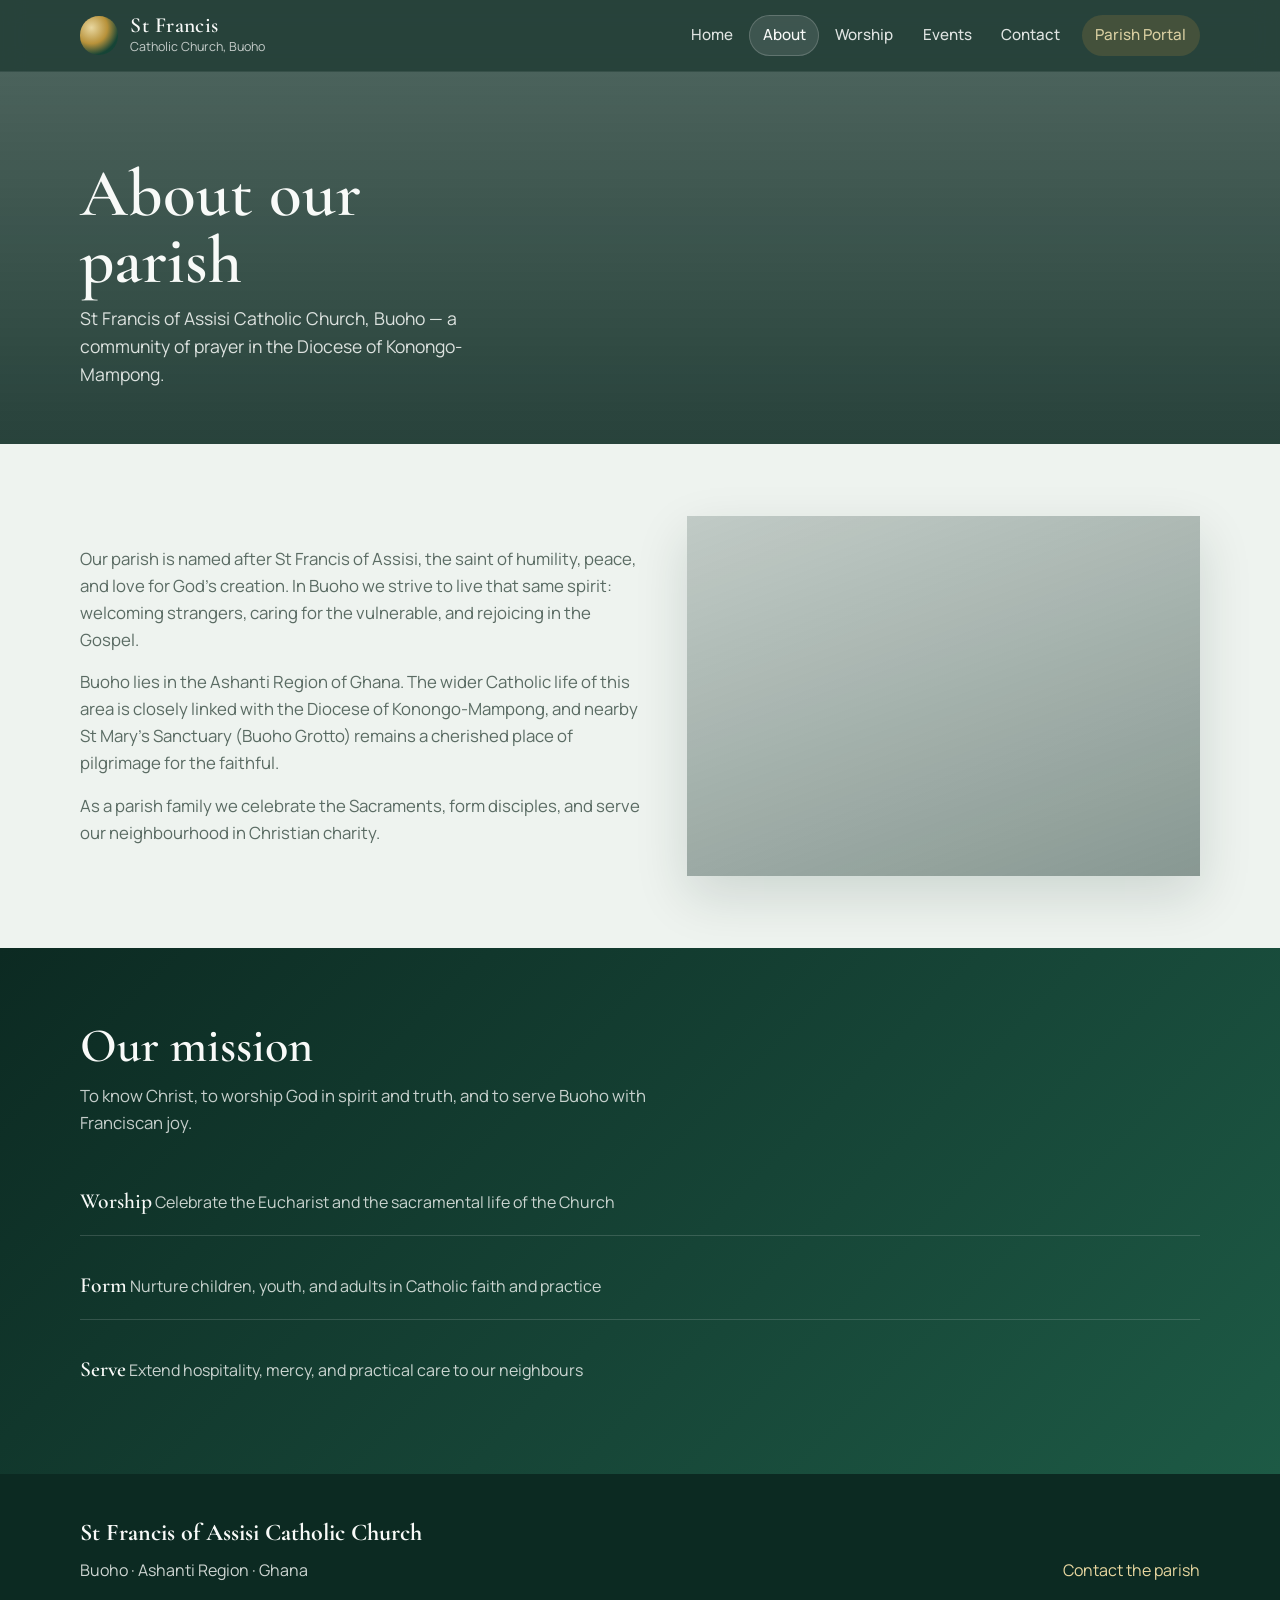
==== about.html @ 47bcce90 "Launch St Francis Buoho church website and parish portal. Co-authored-by: Cursor <cursoragent@cursor" ====
<!DOCTYPE html>
<html lang="en">
<head>
  <meta charset="UTF-8" />
  <meta name="viewport" content="width=device-width, initial-scale=1.0" />
  <title>About | St Francis Church, Buoho</title>
  <link rel="preconnect" href="https://fonts.googleapis.com" />
  <link rel="preconnect" href="https://fonts.gstatic.com" crossorigin />
  <link href="https://fonts.googleapis.com/css2?family=Cormorant+Garamond:wght@500;600;700&family=Manrope:wght@400;500;600;700&display=swap" rel="stylesheet" />
  <link rel="stylesheet" href="css/site.css" />
</head>
<body>
  <header class="site-header">
    <div class="nav-bar">
      <a class="logo" href="index.html">
        <span class="logo-mark" aria-hidden="true"></span>
        <span class="logo-text">
          <strong>St Francis</strong>
          <span>Catholic Church, Buoho</span>
        </span>
      </a>
      <button class="menu-btn" id="menuBtn" aria-label="Open menu">☰</button>
      <nav class="nav-links" id="navLinks" aria-label="Primary">
        <a href="index.html">Home</a>
        <a class="active" href="about.html">About</a>
        <a href="worship.html">Worship</a>
        <a href="events.html">Events</a>
        <a href="contact.html">Contact</a>
        <a class="portal-link" href="portal.html">Parish Portal</a>
      </nav>
    </div>
  </header>

  <main>
    <section class="page-hero">
      <div class="section">
        <h1>About our parish</h1>
        <p>St Francis of Assisi Catholic Church, Buoho — a community of prayer in the Diocese of Konongo-Mampong.</p>
      </div>
    </section>

    <section class="section">
      <div class="split">
        <div class="prose">
          <p>Our parish is named after St Francis of Assisi, the saint of humility, peace, and love for God’s creation. In Buoho we strive to live that same spirit: welcoming strangers, caring for the vulnerable, and rejoicing in the Gospel.</p>
          <p>Buoho lies in the Ashanti Region of Ghana. The wider Catholic life of this area is closely linked with the Diocese of Konongo-Mampong, and nearby St Mary’s Sanctuary (Buoho Grotto) remains a cherished place of pilgrimage for the faithful.</p>
          <p>As a parish family we celebrate the Sacraments, form disciples, and serve our neighbourhood in Christian charity.</p>
        </div>
        <div class="split-media" style="background-image:linear-gradient(160deg, rgba(12,42,34,.2), rgba(12,42,34,.45)), url('https://images.unsplash.com/photo-1469474968028-56623f02e42e?auto=format&amp;fit=crop&amp;w=1200&amp;q=80');" role="img" aria-label="Quiet landscape suggesting pilgrimage and prayer"></div>
      </div>
    </section>

    <section class="band">
      <div class="section">
        <div class="section-head">
          <h2>Our mission</h2>
          <p>To know Christ, to worship God in spirit and truth, and to serve Buoho with Franciscan joy.</p>
        </div>
        <div class="times">
          <div class="time-row">
            <div>
              <strong>Worship</strong>
              <span>Celebrate the Eucharist and the sacramental life of the Church</span>
            </div>
          </div>
          <div class="time-row">
            <div>
              <strong>Form</strong>
              <span>Nurture children, youth, and adults in Catholic faith and practice</span>
            </div>
          </div>
          <div class="time-row">
            <div>
              <strong>Serve</strong>
              <span>Extend hospitality, mercy, and practical care to our neighbours</span>
            </div>
          </div>
        </div>
      </div>
    </section>
  </main>

  <footer class="site-footer">
    <div class="footer-inner">
      <div>
        <strong>St Francis of Assisi Catholic Church</strong>
        Buoho · Ashanti Region · Ghana
      </div>
      <div>
        <a href="contact.html">Contact the parish</a>
      </div>
    </div>
  </footer>

  <script src="js/site.js"></script>
</body>
</html>
---- css/site.css ----
:root {
  --forest: #0c2a22;
  --forest-mid: #164436;
  --leaf: #2f7a5a;
  --sand: #d9c9a8;
  --mist: #eef3ef;
  --ink: #14201c;
  --muted: #5a6b63;
  --line: rgba(20, 32, 28, 0.12);
  --white: #f8faf8;
  --amber: #c89a3e;
  --shadow: 0 20px 50px rgba(12, 42, 34, 0.14);
  --font-display: "Cormorant Garamond", Georgia, serif;
  --font-body: "Manrope", "Segoe UI", sans-serif;
  --max: 1120px;
}

*,
*::before,
*::after {
  box-sizing: border-box;
}

html {
  scroll-behavior: smooth;
}

body {
  margin: 0;
  font-family: var(--font-body);
  color: var(--ink);
  background: var(--mist);
  line-height: 1.6;
}

img {
  max-width: 100%;
  display: block;
}

a {
  color: inherit;
  text-decoration: none;
}

.site-header {
  position: sticky;
  top: 0;
  z-index: 40;
  backdrop-filter: blur(12px);
  background: rgba(12, 42, 34, 0.88);
  color: var(--white);
  border-bottom: 1px solid rgba(255, 255, 255, 0.08);
}

.nav-bar {
  width: min(var(--max), calc(100% - 2rem));
  margin: 0 auto;
  display: flex;
  align-items: center;
  justify-content: space-between;
  gap: 1rem;
  padding: 0.85rem 0;
}

.logo {
  display: flex;
  align-items: center;
  gap: 0.75rem;
  min-width: 0;
}

.logo-mark {
  width: 2.4rem;
  height: 2.4rem;
  border-radius: 50%;
  background:
    radial-gradient(circle at 30% 30%, #e8d7a0, #b8923a 42%, #164436 72%);
  flex-shrink: 0;
}

.logo-text strong {
  display: block;
  font-family: var(--font-display);
  font-size: 1.35rem;
  font-weight: 600;
  letter-spacing: 0.02em;
  line-height: 1.1;
}

.logo-text span {
  display: block;
  font-size: 0.78rem;
  opacity: 0.75;
}

.nav-links {
  display: flex;
  align-items: center;
  gap: 0.15rem;
  flex-wrap: wrap;
  justify-content: flex-end;
}

.nav-links a {
  padding: 0.55rem 0.85rem;
  border-radius: 999px;
  font-size: 0.95rem;
  font-weight: 500;
  opacity: 0.88;
  transition: background 0.2s ease, opacity 0.2s ease, transform 0.2s ease;
}

.nav-links a:hover,
.nav-links a.active {
  background: rgba(255, 255, 255, 0.1);
  opacity: 1;
}

.nav-links a.active {
  box-shadow: inset 0 0 0 1px rgba(255, 255, 255, 0.18);
}

.nav-links .portal-link {
  margin-left: 0.35rem;
  background: rgba(200, 154, 62, 0.2);
  color: #f2e2b0;
}

.menu-btn {
  display: none;
  border: 1px solid rgba(255, 255, 255, 0.25);
  background: transparent;
  color: var(--white);
  border-radius: 10px;
  width: 2.5rem;
  height: 2.5rem;
  cursor: pointer;
}

.hero {
  position: relative;
  min-height: 100svh;
  display: grid;
  align-items: end;
  color: var(--white);
  overflow: hidden;
  background:
    linear-gradient(180deg, rgba(12, 42, 34, 0.25) 0%, rgba(12, 42, 34, 0.78) 60%, rgba(12, 42, 34, 0.95) 100%),
    url("https://images.unsplash.com/photo-1438032005730-c779502df39b?auto=format&fit=crop&w=1920&q=80") center / cover no-repeat;
}

.hero-inner {
  width: min(var(--max), calc(100% - 2rem));
  margin: 0 auto;
  padding: 0 0 4.5rem;
  animation: rise 0.9s ease both;
}

.hero h1 {
  margin: 0 0 0.75rem;
  font-family: var(--font-display);
  font-weight: 600;
  font-size: clamp(3rem, 8vw, 5.6rem);
  line-height: 0.95;
  letter-spacing: -0.02em;
  max-width: 12ch;
}

.hero p {
  margin: 0 0 1.5rem;
  max-width: 38ch;
  font-size: 1.15rem;
  color: rgba(248, 250, 248, 0.88);
}

.hero-actions {
  display: flex;
  flex-wrap: wrap;
  gap: 0.75rem;
}

.btn {
  display: inline-flex;
  align-items: center;
  justify-content: center;
  border: 1px solid transparent;
  border-radius: 999px;
  padding: 0.8rem 1.25rem;
  font-weight: 600;
  cursor: pointer;
  transition: transform 0.2s ease, background 0.2s ease, border-color 0.2s ease;
}

.btn:hover {
  transform: translateY(-2px);
}

.btn-primary {
  background: #e8d7a0;
  color: var(--forest);
}

.btn-ghost {
  border-color: rgba(255, 255, 255, 0.35);
  color: var(--white);
  background: rgba(255, 255, 255, 0.06);
}

.section {
  width: min(var(--max), calc(100% - 2rem));
  margin: 0 auto;
  padding: 4.5rem 0;
}

.section-head {
  max-width: 40rem;
  margin-bottom: 2rem;
  animation: rise 0.7s ease both;
}

.section-head h2 {
  margin: 0 0 0.6rem;
  font-family: var(--font-display);
  font-size: clamp(2rem, 4vw, 3rem);
  font-weight: 600;
  line-height: 1.1;
  color: var(--forest);
}

.section-head p {
  margin: 0;
  color: var(--muted);
  font-size: 1.05rem;
}

.band {
  background: linear-gradient(135deg, var(--forest) 0%, var(--forest-mid) 55%, #1d5a45 100%);
  color: var(--white);
}

.band .section-head h2 {
  color: var(--white);
}

.band .section-head p {
  color: rgba(248, 250, 248, 0.78);
}

.split {
  display: grid;
  grid-template-columns: 1.05fr 0.95fr;
  gap: 2.5rem;
  align-items: center;
}

.split-media {
  min-height: 360px;
  border-radius: 0;
  background:
    linear-gradient(160deg, rgba(12, 42, 34, 0.15), rgba(12, 42, 34, 0.35)),
    url("https://images.unsplash.com/photo-1507692049790-de36d0e2f43a?auto=format&fit=crop&w=1200&q=80") center / cover no-repeat;
  box-shadow: var(--shadow);
  animation: fade 1s ease both;
}

.prose p {
  margin: 0 0 1rem;
  color: var(--muted);
  font-size: 1.05rem;
}

.prose p:last-child {
  margin-bottom: 0;
}

.times {
  display: grid;
  gap: 1rem;
}

.time-row {
  display: grid;
  grid-template-columns: 1fr auto;
  gap: 1rem;
  padding: 1rem 0;
  border-bottom: 1px solid rgba(255, 255, 255, 0.15);
}

.time-row:last-child {
  border-bottom: 0;
}

.time-row strong {
  font-family: var(--font-display);
  font-size: 1.35rem;
  font-weight: 600;
}

.time-row span {
  opacity: 0.8;
}

.ministries {
  display: grid;
  grid-template-columns: repeat(3, 1fr);
  gap: 1.25rem;
}

.ministry {
  padding: 0;
  border: 0;
  background: transparent;
}

.ministry h3 {
  margin: 0 0 0.4rem;
  font-family: var(--font-display);
  font-size: 1.6rem;
  color: var(--forest);
}

.ministry p {
  margin: 0;
  color: var(--muted);
}

.event-stack {
  display: grid;
  gap: 1.25rem;
}

.event-item {
  display: grid;
  grid-template-columns: 88px 1fr;
  gap: 1.25rem;
  padding: 1.1rem 0;
  border-bottom: 1px solid var(--line);
  animation: rise 0.6s ease both;
}

.event-item:last-child {
  border-bottom: 0;
}

.event-date {
  text-align: center;
  padding: 0.7rem 0.4rem;
  background: rgba(22, 68, 54, 0.08);
}

.event-date .day {
  display: block;
  font-family: var(--font-display);
  font-size: 1.8rem;
  line-height: 1;
  color: var(--forest);
}

.event-date .month {
  font-size: 0.78rem;
  text-transform: uppercase;
  letter-spacing: 0.06em;
  color: var(--muted);
}

.event-item h3 {
  margin: 0 0 0.3rem;
  font-size: 1.2rem;
}

.event-item p {
  margin: 0;
  color: var(--muted);
}

.page-hero {
  background:
    linear-gradient(180deg, rgba(12, 42, 34, 0.72), rgba(12, 42, 34, 0.88)),
    url("https://images.unsplash.com/photo-1519491050282-cf00c82424b4?auto=format&fit=crop&w=1800&q=80") center / cover no-repeat;
  color: var(--white);
  padding: 5.5rem 0 3.5rem;
}

.page-hero .section {
  padding: 0;
}

.page-hero h1 {
  margin: 0 0 0.6rem;
  font-family: var(--font-display);
  font-size: clamp(2.6rem, 6vw, 4.2rem);
  font-weight: 600;
  line-height: 1;
  max-width: 14ch;
  animation: rise 0.8s ease both;
}

.page-hero p {
  margin: 0;
  max-width: 42ch;
  color: rgba(248, 250, 248, 0.86);
  font-size: 1.1rem;
  animation: rise 0.9s ease 0.05s both;
}

.contact-grid {
  display: grid;
  grid-template-columns: 1fr 1fr;
  gap: 2rem;
}

.contact-block h3 {
  margin: 0 0 0.5rem;
  font-family: var(--font-display);
  font-size: 1.7rem;
  color: var(--forest);
}

.contact-block p,
.contact-block a {
  color: var(--muted);
}

.contact-form {
  display: grid;
  gap: 0.85rem;
}

.contact-form label {
  display: grid;
  gap: 0.35rem;
  font-weight: 600;
  font-size: 0.92rem;
}

.contact-form input,
.contact-form textarea {
  border: 1px solid var(--line);
  background: #fff;
  border-radius: 12px;
  padding: 0.8rem 0.95rem;
  font: inherit;
  color: var(--ink);
}

.contact-form textarea {
  min-height: 130px;
  resize: vertical;
}

.contact-form .btn {
  justify-self: start;
  border: 0;
  background: var(--forest);
  color: var(--white);
}

.site-footer {
  background: var(--forest);
  color: rgba(248, 250, 248, 0.82);
  padding: 2.5rem 0;
}

.footer-inner {
  width: min(var(--max), calc(100% - 2rem));
  margin: 0 auto;
  display: flex;
  justify-content: space-between;
  gap: 1.5rem;
  flex-wrap: wrap;
  align-items: end;
}

.site-footer strong {
  display: block;
  font-family: var(--font-display);
  font-size: 1.5rem;
  color: var(--white);
  margin-bottom: 0.35rem;
}

.site-footer a {
  color: #e8d7a0;
}

@keyframes rise {
  from {
    opacity: 0;
    transform: translateY(18px);
  }
  to {
    opacity: 1;
    transform: none;
  }
}

@keyframes fade {
  from {
    opacity: 0;
  }
  to {
    opacity: 1;
  }
}

@media (max-width: 860px) {
  .menu-btn {
    display: inline-flex;
    align-items: center;
    justify-content: center;
  }

  .nav-links {
    position: absolute;
    top: 100%;
    left: 0;
    right: 0;
    display: none;
    flex-direction: column;
    align-items: stretch;
    padding: 0.75rem;
    background: rgba(12, 42, 34, 0.96);
    border-bottom: 1px solid rgba(255, 255, 255, 0.08);
  }

  .nav-links.open {
    display: flex;
  }

  .nav-links a {
    border-radius: 10px;
  }

  .split,
  .ministries,
  .contact-grid {
    grid-template-columns: 1fr;
  }

  .hero {
    min-height: 92svh;
    align-items: center;
  }

  .hero-inner {
    padding-bottom: 0;
  }
}
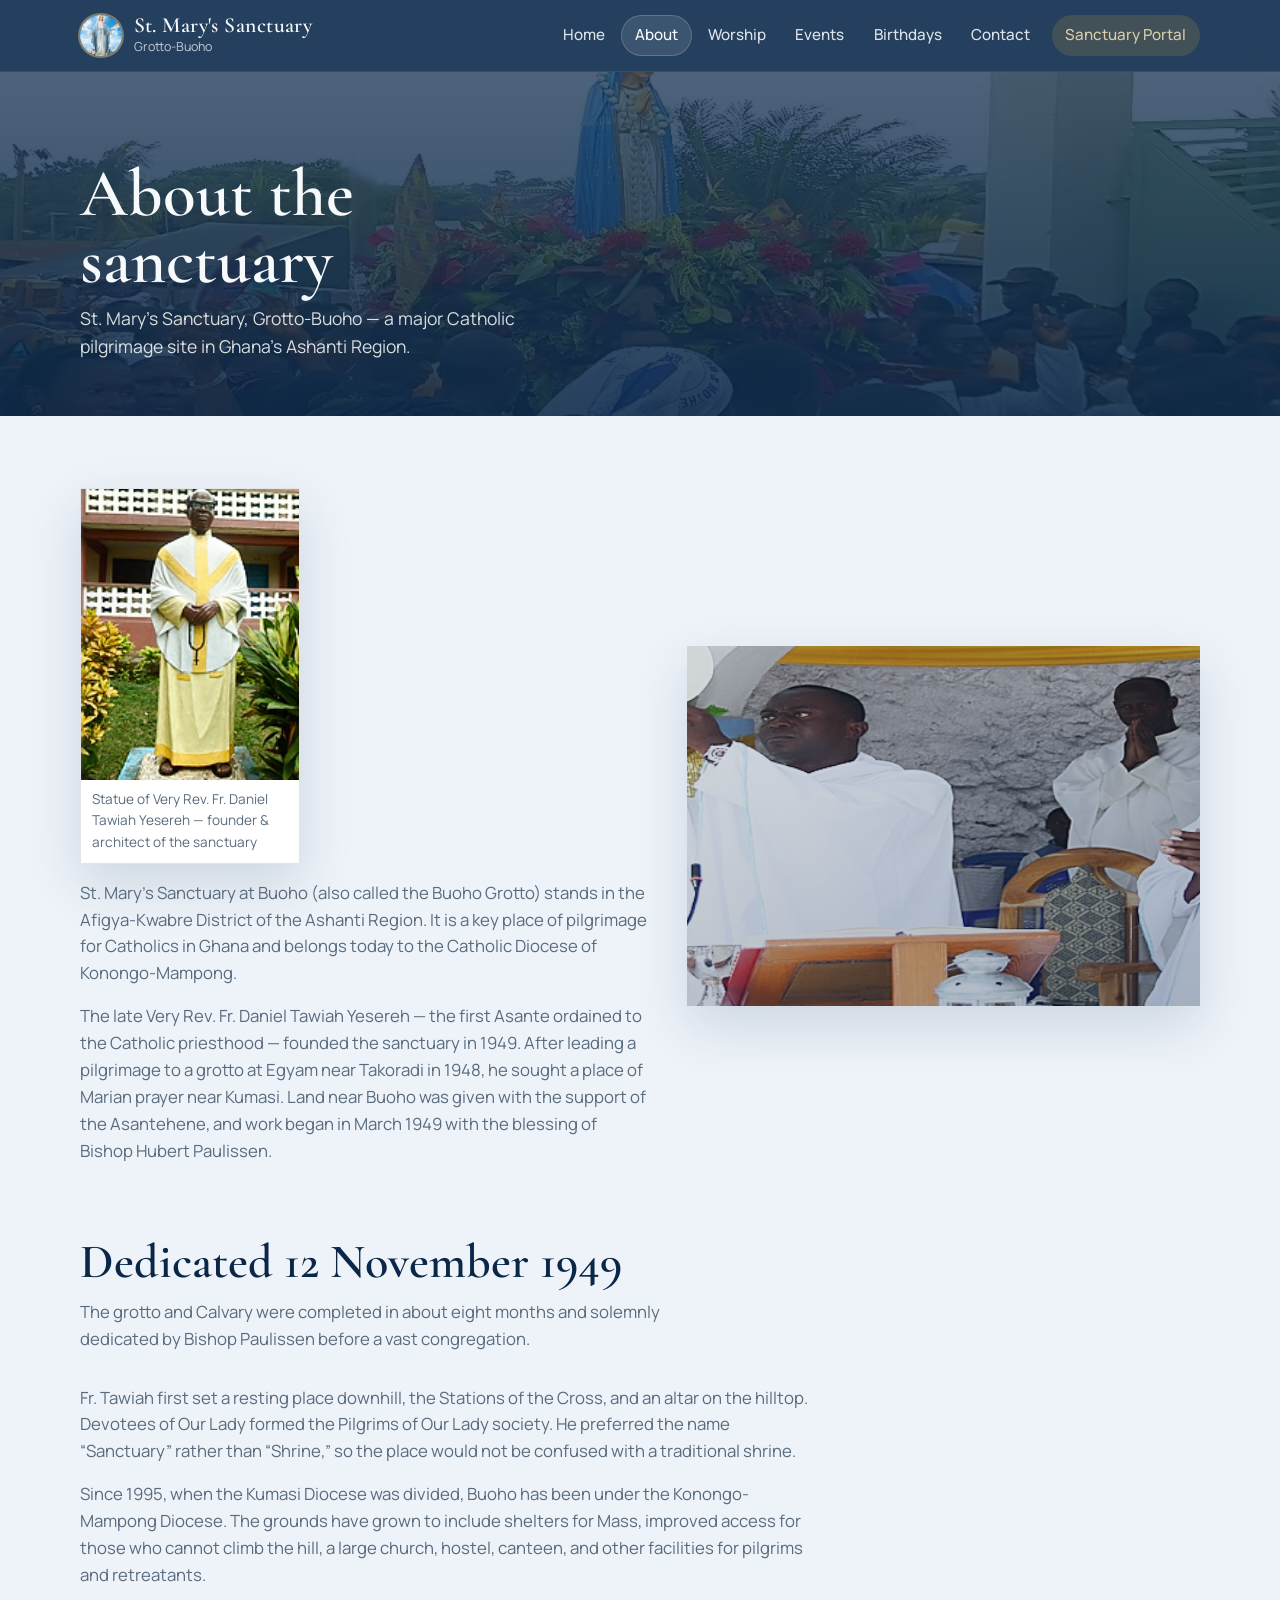
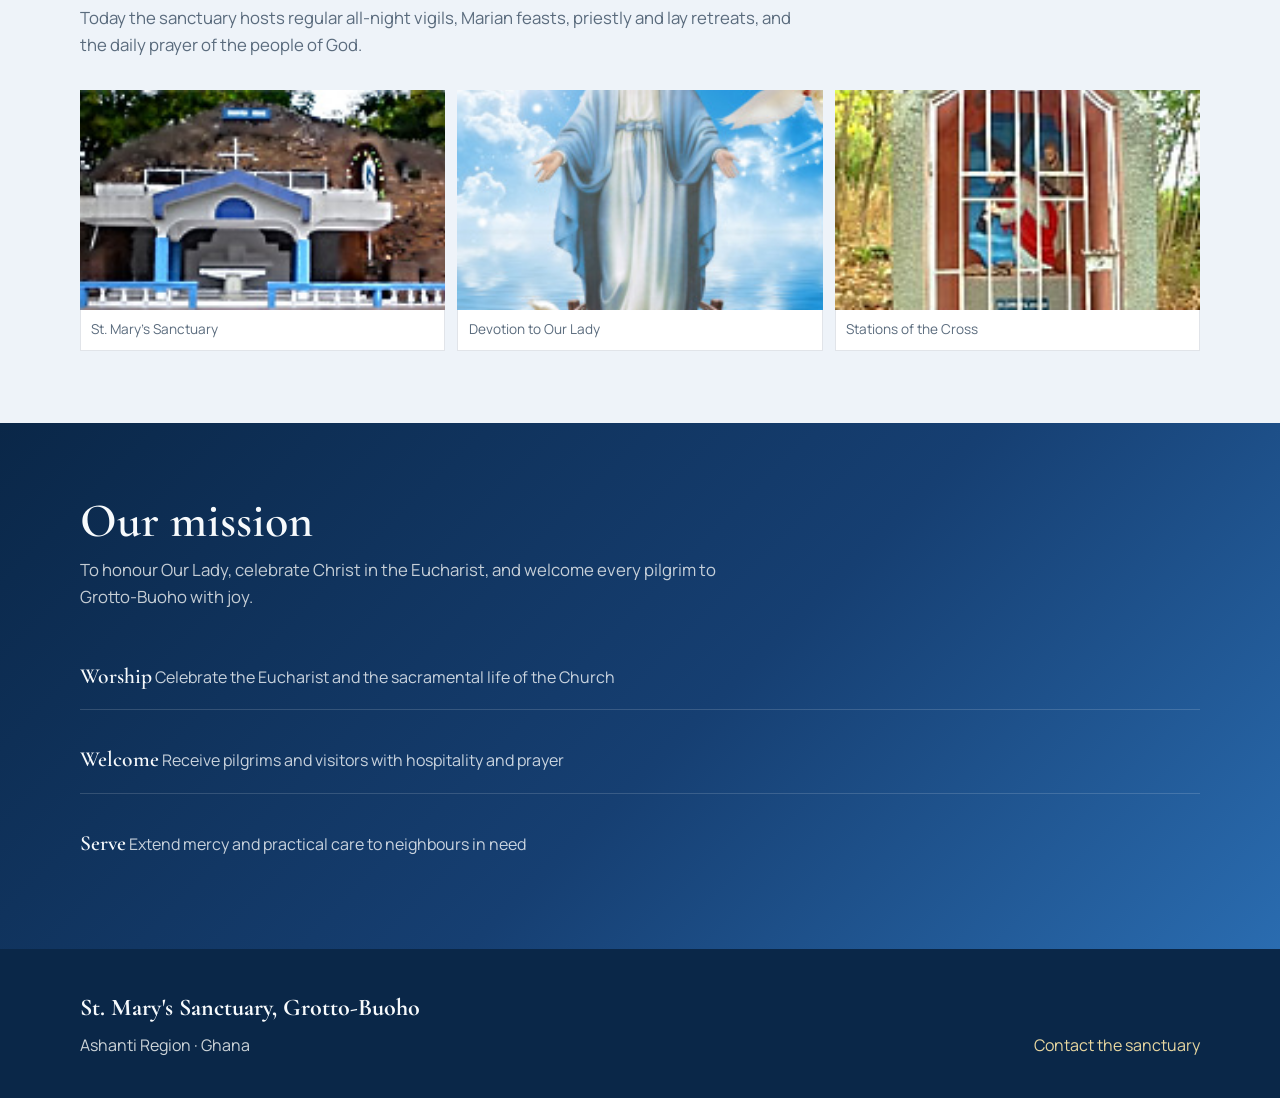
==== commit 3504a6f3: "Publish St. Mary's Sanctuary site with portal, birthdays, and schedule. Co-authored-by: Cursor <curs" ====
--- a/about.html
+++ b/about.html
@@ -3,7 +3,7 @@
 <head>
   <meta charset="UTF-8" />
   <meta name="viewport" content="width=device-width, initial-scale=1.0" />
-  <title>About | St Francis Church, Buoho</title>
+  <title>About | St. Mary's Sanctuary, Grotto-Buoho</title>
   <link rel="preconnect" href="https://fonts.googleapis.com" />
   <link rel="preconnect" href="https://fonts.gstatic.com" crossorigin />
   <link href="https://fonts.googleapis.com/css2?family=Cormorant+Garamond:wght@500;600;700&family=Manrope:wght@400;500;600;700&display=swap" rel="stylesheet" />
@@ -13,10 +13,10 @@
   <header class="site-header">
     <div class="nav-bar">
       <a class="logo" href="index.html">
-        <span class="logo-mark" aria-hidden="true"></span>
+        <img class="logo-mark" src="images/mary.jpg" alt="Our Lady — St. Mary's Sanctuary logo" width="48" height="48" />
         <span class="logo-text">
-          <strong>St Francis</strong>
-          <span>Catholic Church, Buoho</span>
+          <strong>St. Mary's Sanctuary</strong>
+          <span>Grotto-Buoho</span>
         </span>
       </a>
       <button class="menu-btn" id="menuBtn" aria-label="Open menu">☰</button>
@@ -25,8 +25,9 @@
         <a class="active" href="about.html">About</a>
         <a href="worship.html">Worship</a>
         <a href="events.html">Events</a>
+        <a href="birthday.html">Birthdays</a>
         <a href="contact.html">Contact</a>
-        <a class="portal-link" href="portal.html">Parish Portal</a>
+        <a class="portal-link" href="portal.html">Sanctuary Portal</a>
       </nav>
     </div>
   </header>
@@ -34,19 +35,48 @@
   <main>
     <section class="page-hero">
       <div class="section">
-        <h1>About our parish</h1>
-        <p>St Francis of Assisi Catholic Church, Buoho — a community of prayer in the Diocese of Konongo-Mampong.</p>
+        <h1>About the sanctuary</h1>
+        <p>St. Mary's Sanctuary, Grotto-Buoho — a major Catholic pilgrimage site in Ghana’s Ashanti Region.</p>
       </div>
     </section>
 
     <section class="section">
       <div class="split">
         <div class="prose">
-          <p>Our parish is named after St Francis of Assisi, the saint of humility, peace, and love for God’s creation. In Buoho we strive to live that same spirit: welcoming strangers, caring for the vulnerable, and rejoicing in the Gospel.</p>
-          <p>Buoho lies in the Ashanti Region of Ghana. The wider Catholic life of this area is closely linked with the Diocese of Konongo-Mampong, and nearby St Mary’s Sanctuary (Buoho Grotto) remains a cherished place of pilgrimage for the faithful.</p>
-          <p>As a parish family we celebrate the Sacraments, form disciples, and serve our neighbourhood in Christian charity.</p>
+          <figure class="history-portrait">
+            <img src="images/fr-tawiah.jpg" alt="Statue of Very Rev. Fr. Daniel Tawiah Yesereh at the sanctuary" />
+            <figcaption>Statue of Very Rev. Fr. Daniel Tawiah Yesereh — founder &amp; architect of the sanctuary</figcaption>
+          </figure>
+          <p>St. Mary's Sanctuary at Buoho (also called the Buoho Grotto) stands in the Afigya-Kwabre District of the Ashanti Region. It is a key place of pilgrimage for Catholics in Ghana and belongs today to the Catholic Diocese of Konongo-Mampong.</p>
+          <p>The late Very Rev. Fr. Daniel Tawiah Yesereh — the first Asante ordained to the Catholic priesthood — founded the sanctuary in 1949. After leading a pilgrimage to a grotto at Egyam near Takoradi in 1948, he sought a place of Marian prayer near Kumasi. Land near Buoho was given with the support of the Asantehene, and work began in March 1949 with the blessing of Bishop Hubert Paulissen.</p>
         </div>
-        <div class="split-media" style="background-image:linear-gradient(160deg, rgba(12,42,34,.2), rgba(12,42,34,.45)), url('https://images.unsplash.com/photo-1469474968028-56623f02e42e?auto=format&amp;fit=crop&amp;w=1200&amp;q=80');" role="img" aria-label="Quiet landscape suggesting pilgrimage and prayer"></div>
+        <div class="split-media" style="background-image:linear-gradient(160deg, rgba(10,39,72,.15), rgba(10,39,72,.35)), url('images/slide-grotto1.png');" role="img" aria-label="St. Mary's Sanctuary grounds at Buoho"></div>
+      </div>
+    </section>
+
+    <section class="section" style="padding-top:0;">
+      <div class="section-head">
+        <h2>Dedicated 12 November 1949</h2>
+        <p>The grotto and Calvary were completed in about eight months and solemnly dedicated by Bishop Paulissen before a vast congregation.</p>
+      </div>
+      <div class="prose" style="max-width:46rem;">
+        <p>Fr. Tawiah first set a resting place downhill, the Stations of the Cross, and an altar on the hilltop. Devotees of Our Lady formed the Pilgrims of Our Lady society. He preferred the name “Sanctuary” rather than “Shrine,” so the place would not be confused with a traditional shrine.</p>
+        <p>Since 1995, when the Kumasi Diocese was divided, Buoho has been under the Konongo-Mampong Diocese. The grounds have grown to include shelters for Mass, improved access for those who cannot climb the hill, a large church, hostel, canteen, and other facilities for pilgrims and retreatants.</p>
+        <p>Today the sanctuary hosts regular all-night vigils, Marian feasts, priestly and lay retreats, and the daily prayer of the people of God.</p>
+      </div>
+      <div class="photo-strip" aria-label="Historic and current views of the sanctuary">
+        <figure>
+          <img src="images/sms.jpg" alt="St. Mary's Sanctuary Buoho" />
+          <figcaption>St. Mary's Sanctuary</figcaption>
+        </figure>
+        <figure>
+          <img src="images/mary.jpg" alt="Our Lady at the sanctuary" />
+          <figcaption>Devotion to Our Lady</figcaption>
+        </figure>
+        <figure>
+          <img src="images/station.jpg" alt="Stations of the Cross" />
+          <figcaption>Stations of the Cross</figcaption>
+        </figure>
       </div>
     </section>
 
@@ -54,7 +84,7 @@
       <div class="section">
         <div class="section-head">
           <h2>Our mission</h2>
-          <p>To know Christ, to worship God in spirit and truth, and to serve Buoho with Franciscan joy.</p>
+          <p>To honour Our Lady, celebrate Christ in the Eucharist, and welcome every pilgrim to Grotto-Buoho with joy.</p>
         </div>
         <div class="times">
           <div class="time-row">
@@ -65,14 +95,14 @@
           </div>
           <div class="time-row">
             <div>
-              <strong>Form</strong>
-              <span>Nurture children, youth, and adults in Catholic faith and practice</span>
+              <strong>Welcome</strong>
+              <span>Receive pilgrims and visitors with hospitality and prayer</span>
             </div>
           </div>
           <div class="time-row">
             <div>
               <strong>Serve</strong>
-              <span>Extend hospitality, mercy, and practical care to our neighbours</span>
+              <span>Extend mercy and practical care to neighbours in need</span>
             </div>
           </div>
         </div>
@@ -83,11 +113,11 @@
   <footer class="site-footer">
     <div class="footer-inner">
       <div>
-        <strong>St Francis of Assisi Catholic Church</strong>
-        Buoho · Ashanti Region · Ghana
+        <strong>St. Mary's Sanctuary, Grotto-Buoho</strong>
+        Ashanti Region · Ghana
       </div>
       <div>
-        <a href="contact.html">Contact the parish</a>
+        <a href="contact.html">Contact the sanctuary</a>
       </div>
     </div>
   </footer>
--- a/css/site.css
+++ b/css/site.css
@@ -1,15 +1,15 @@
 :root {
-  --forest: #0c2a22;
-  --forest-mid: #164436;
-  --leaf: #2f7a5a;
-  --sand: #d9c9a8;
-  --mist: #eef3ef;
-  --ink: #14201c;
-  --muted: #5a6b63;
-  --line: rgba(20, 32, 28, 0.12);
-  --white: #f8faf8;
+  --forest: #0a2748;
+  --forest-mid: #163f72;
+  --leaf: #2f6fb3;
+  --sand: #d4dde8;
+  --mist: #eef3f9;
+  --ink: #132033;
+  --muted: #5a6b7d;
+  --line: rgba(10, 39, 72, 0.12);
+  --white: #f7fafc;
   --amber: #c89a3e;
-  --shadow: 0 20px 50px rgba(12, 42, 34, 0.14);
+  --shadow: 0 20px 50px rgba(10, 39, 72, 0.14);
   --font-display: "Cormorant Garamond", Georgia, serif;
   --font-body: "Manrope", "Segoe UI", sans-serif;
   --max: 1120px;
@@ -48,7 +48,7 @@
   top: 0;
   z-index: 40;
   backdrop-filter: blur(12px);
-  background: rgba(12, 42, 34, 0.88);
+  background: rgba(10, 39, 72, 0.88);
   color: var(--white);
   border-bottom: 1px solid rgba(255, 255, 255, 0.08);
 }
@@ -71,18 +71,20 @@
 }
 
 .logo-mark {
-  width: 2.4rem;
-  height: 2.4rem;
+  width: 2.6rem;
+  height: 2.6rem;
   border-radius: 50%;
-  background:
-    radial-gradient(circle at 30% 30%, #e8d7a0, #b8923a 42%, #164436 72%);
+  object-fit: cover;
+  object-position: center 18%;
   flex-shrink: 0;
+  box-shadow: 0 0 0 2px rgba(232, 200, 122, 0.45);
+  background: #163f72;
 }
 
 .logo-text strong {
   display: block;
   font-family: var(--font-display);
-  font-size: 1.35rem;
+  font-size: clamp(1.05rem, 2.4vw, 1.35rem);
   font-weight: 600;
   letter-spacing: 0.02em;
   line-height: 1.1;
@@ -146,8 +148,8 @@
   color: var(--white);
   overflow: hidden;
   background:
-    linear-gradient(180deg, rgba(12, 42, 34, 0.25) 0%, rgba(12, 42, 34, 0.78) 60%, rgba(12, 42, 34, 0.95) 100%),
-    url("https://images.unsplash.com/photo-1438032005730-c779502df39b?auto=format&fit=crop&w=1920&q=80") center / cover no-repeat;
+    linear-gradient(180deg, rgba(10, 39, 72, 0.25) 0%, rgba(10, 39, 72, 0.78) 60%, rgba(10, 39, 72, 0.95) 100%),
+    url("../images/slide-grotto2.png") center / cover no-repeat;
 }
 
 .hero-inner {
@@ -235,7 +237,7 @@
 }
 
 .band {
-  background: linear-gradient(135deg, var(--forest) 0%, var(--forest-mid) 55%, #1d5a45 100%);
+  background: linear-gradient(135deg, var(--forest) 0%, var(--forest-mid) 55%, #2a6cb0 100%);
   color: var(--white);
 }
 
@@ -258,10 +260,66 @@
   min-height: 360px;
   border-radius: 0;
   background:
-    linear-gradient(160deg, rgba(12, 42, 34, 0.15), rgba(12, 42, 34, 0.35)),
-    url("https://images.unsplash.com/photo-1507692049790-de36d0e2f43a?auto=format&fit=crop&w=1200&q=80") center / cover no-repeat;
+    linear-gradient(160deg, rgba(10, 39, 72, 0.1), rgba(10, 39, 72, 0.28)),
+    url("../images/slide-grotto1.png") center / cover no-repeat;
   box-shadow: var(--shadow);
   animation: fade 1s ease both;
+}
+
+.photo-strip {
+  display: grid;
+  grid-template-columns: repeat(3, 1fr);
+  gap: 0.75rem;
+  margin-top: 2rem;
+}
+
+.photo-strip figure {
+  margin: 0;
+  overflow: hidden;
+  background: #10253f;
+  min-height: 180px;
+}
+
+.photo-strip img {
+  width: 100%;
+  height: 220px;
+  object-fit: cover;
+  display: block;
+  transition: transform 0.45s ease;
+}
+
+.photo-strip figure:hover img {
+  transform: scale(1.04);
+}
+
+.photo-strip figcaption {
+  padding: 0.55rem 0.65rem;
+  font-size: 0.85rem;
+  color: var(--muted);
+  background: #fff;
+  border: 1px solid var(--line);
+  border-top: 0;
+}
+
+.history-portrait {
+  width: min(220px, 100%);
+  margin: 0 0 1rem;
+  border: 1px solid var(--line);
+  background: #fff;
+  box-shadow: var(--shadow);
+}
+
+.history-portrait img {
+  width: 100%;
+  display: block;
+  aspect-ratio: 3 / 4;
+  object-fit: cover;
+}
+
+.history-portrait figcaption {
+  padding: 0.55rem 0.7rem;
+  font-size: 0.85rem;
+  color: var(--muted);
 }
 
 .prose p {
@@ -376,8 +434,8 @@
 
 .page-hero {
   background:
-    linear-gradient(180deg, rgba(12, 42, 34, 0.72), rgba(12, 42, 34, 0.88)),
-    url("https://images.unsplash.com/photo-1519491050282-cf00c82424b4?auto=format&fit=crop&w=1800&q=80") center / cover no-repeat;
+    linear-gradient(180deg, rgba(10, 39, 72, 0.72), rgba(10, 39, 72, 0.88)),
+    url("../images/slide-grotto3.jpg") center / cover no-repeat;
   color: var(--white);
   padding: 5.5rem 0 3.5rem;
 }
@@ -501,6 +559,146 @@
   }
   to {
     opacity: 1;
+  }
+}
+
+.birthday-hero {
+  background:
+    linear-gradient(180deg, rgba(10, 39, 72, 0.75), rgba(10, 39, 72, 0.9)),
+    url("../images/mary.jpg") center / cover no-repeat;
+}
+
+.birthday-gallery {
+  display: grid;
+  grid-template-columns: repeat(auto-fill, minmax(240px, 1fr));
+  gap: 1.25rem;
+}
+
+.birthday-card {
+  overflow: hidden;
+  border: 1px solid var(--line);
+  background: #fff;
+  box-shadow: var(--shadow);
+}
+
+.birthday-card.this-month {
+  outline: 2px solid var(--leaf);
+}
+
+.birthday-photo {
+  aspect-ratio: 4 / 5;
+  background: var(--forest-mid) center / cover no-repeat;
+}
+
+.birthday-card-body {
+  padding: 1rem 1.1rem 1.2rem;
+}
+
+.birthday-card-body h3 {
+  margin: 0 0 0.25rem;
+  font-family: var(--font-display);
+  font-size: 1.45rem;
+  color: var(--forest);
+}
+
+.birthday-date {
+  margin: 0 0 0.55rem;
+  color: var(--leaf);
+  font-weight: 600;
+}
+
+.birthday-card-body p {
+  margin: 0;
+  color: var(--muted);
+}
+
+.btn-download-flyer {
+  margin-top: 0.85rem;
+  border: 1px solid var(--line);
+  background: var(--forest);
+  color: #f8faf8;
+  border-radius: 999px;
+  padding: 0.55rem 0.95rem;
+  font: inherit;
+  font-weight: 600;
+  cursor: pointer;
+  transition: transform 0.15s ease, background 0.15s ease;
+}
+
+.btn-download-flyer:hover {
+  transform: translateY(-1px);
+  background: var(--forest-mid);
+}
+
+.empty-birthdays,
+.form-note {
+  color: var(--muted);
+}
+
+.band .form-note {
+  color: rgba(248, 250, 248, 0.8);
+}
+
+.birthday-form {
+  display: grid;
+  gap: 1rem;
+  max-width: 720px;
+}
+
+.birthday-form-grid {
+  display: grid;
+  grid-template-columns: 1fr 1fr;
+  gap: 0.9rem;
+}
+
+.birthday-form label {
+  display: grid;
+  gap: 0.35rem;
+  font-weight: 600;
+}
+
+.band .birthday-form label {
+  color: rgba(248, 250, 248, 0.92);
+}
+
+.birthday-form input[type="text"],
+.birthday-form input[type="file"],
+.birthday-form select {
+  border: 1px solid rgba(255, 255, 255, 0.2);
+  background: rgba(255, 255, 255, 0.08);
+  color: #fff;
+  border-radius: 12px;
+  padding: 0.75rem 0.9rem;
+  font: inherit;
+}
+
+.birthday-form select option {
+  color: #14201c;
+}
+
+.birthday-form input[type="file"] {
+  padding: 0.65rem;
+}
+
+.birthday-form .span-2 {
+  grid-column: 1 / -1;
+}
+
+.birthday-photo-preview {
+  width: min(220px, 100%);
+  aspect-ratio: 1;
+  object-fit: cover;
+  border-radius: 50%;
+  border: 3px solid rgba(232, 215, 160, 0.7);
+}
+
+@media (max-width: 700px) {
+  .birthday-form-grid {
+    grid-template-columns: 1fr;
+  }
+
+  .birthday-form .span-2 {
+    grid-column: auto;
   }
 }
 
@@ -520,7 +718,7 @@
     flex-direction: column;
     align-items: stretch;
     padding: 0.75rem;
-    background: rgba(12, 42, 34, 0.96);
+    background: rgba(10, 39, 72, 0.96);
     border-bottom: 1px solid rgba(255, 255, 255, 0.08);
   }
 
@@ -534,7 +732,8 @@
 
   .split,
   .ministries,
-  .contact-grid {
+  .contact-grid,
+  .photo-strip {
     grid-template-columns: 1fr;
   }
 
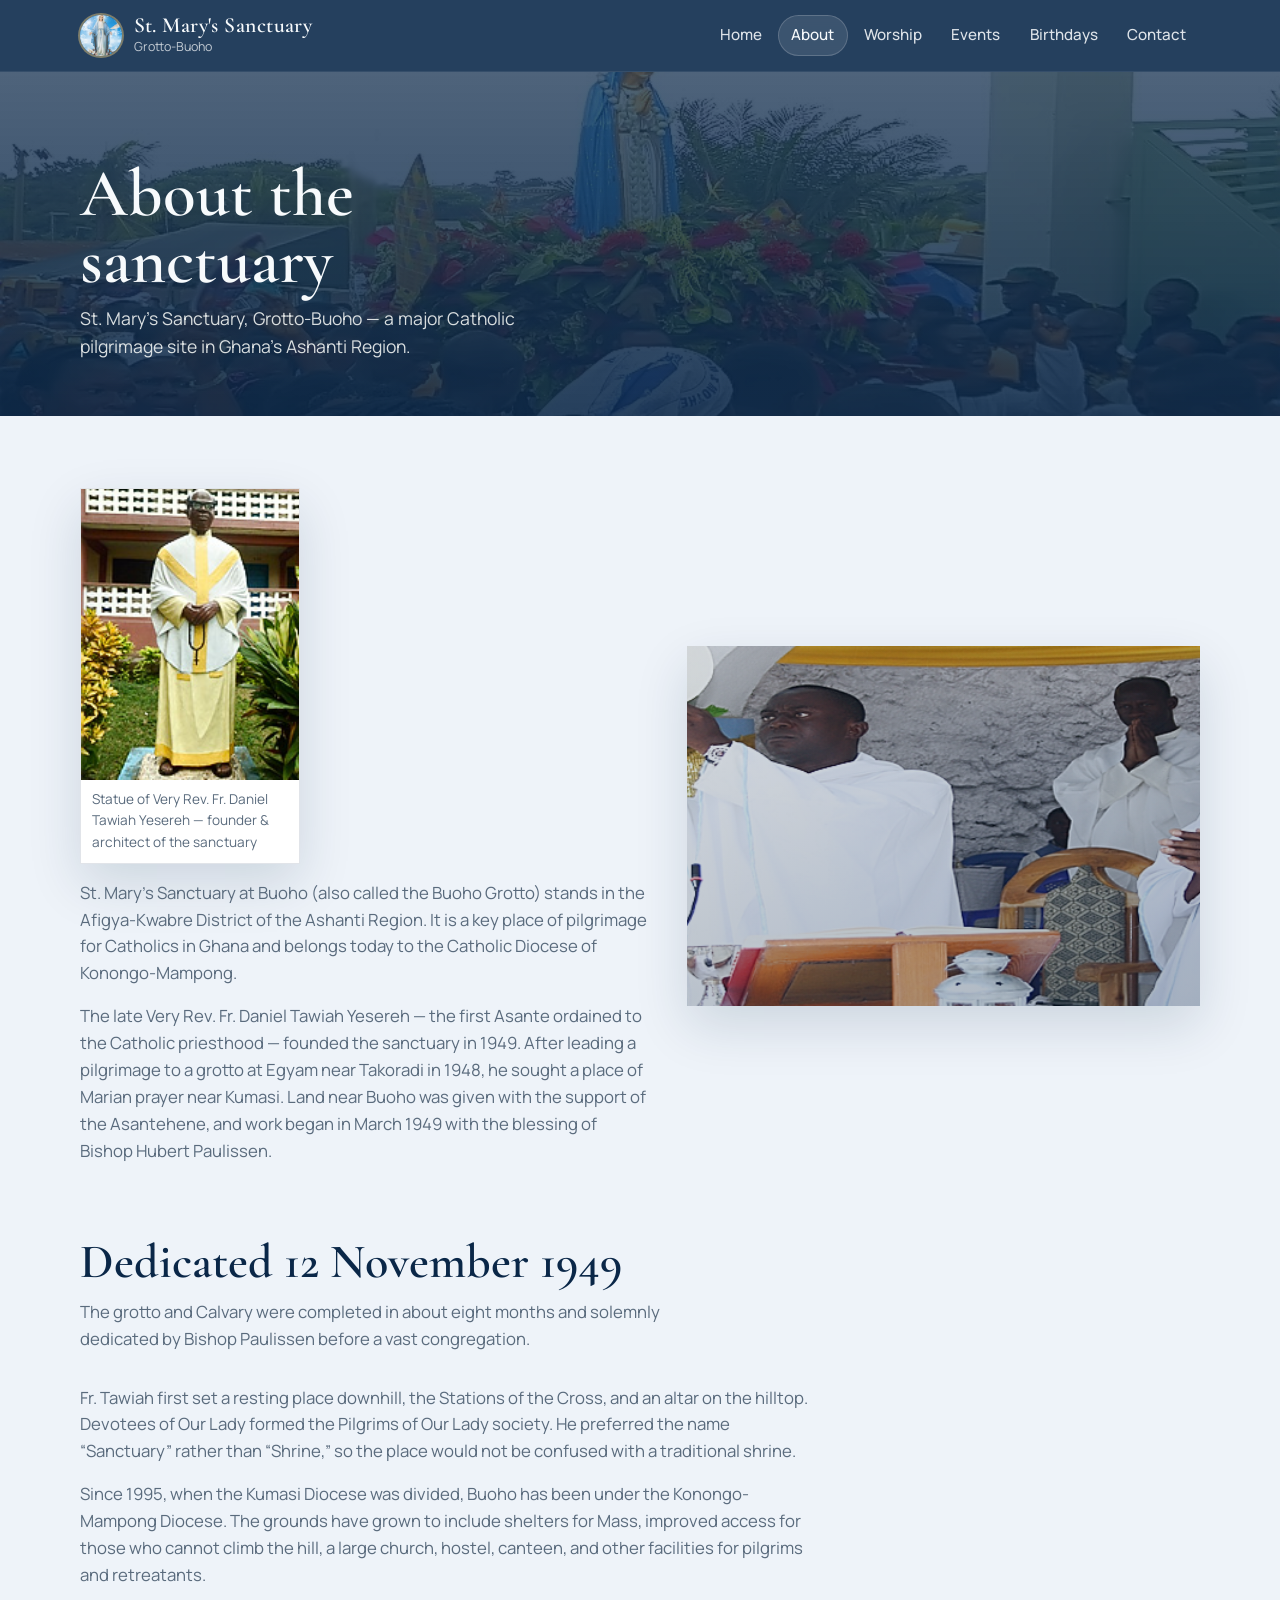
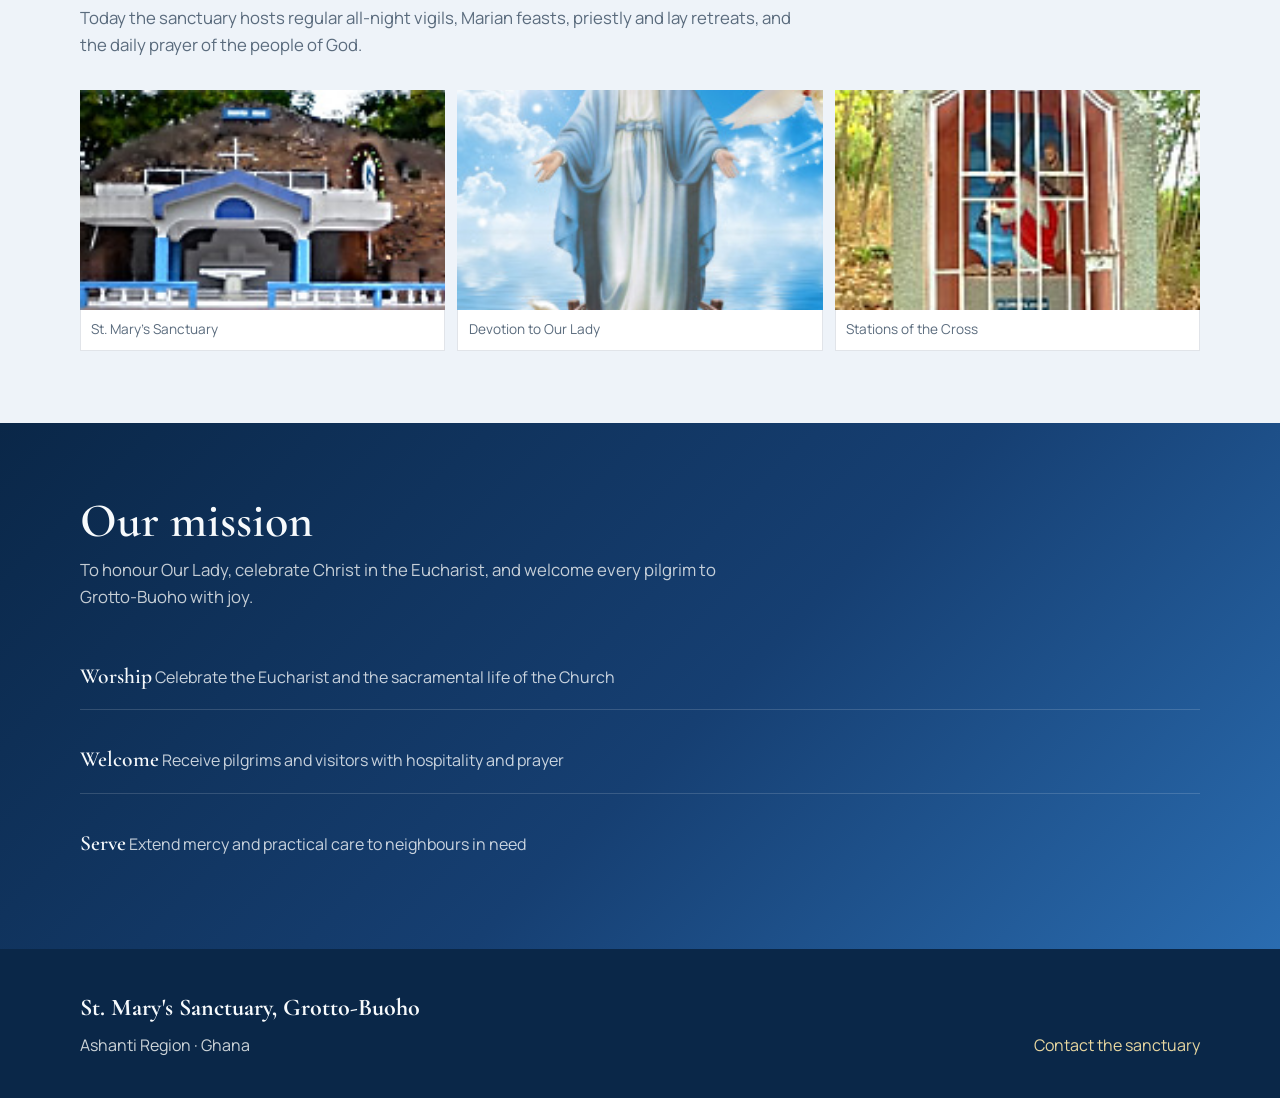
==== commit c2d08033: "Update public site: sync events with portal and hide staff portal links. Co-authored-by: Cursor <cur" ====
--- a/about.html
+++ b/about.html
@@ -27,7 +27,6 @@
         <a href="events.html">Events</a>
         <a href="birthday.html">Birthdays</a>
         <a href="contact.html">Contact</a>
-        <a class="portal-link" href="portal.html">Sanctuary Portal</a>
       </nav>
     </div>
   </header>
--- a/css/site.css
+++ b/css/site.css
@@ -631,6 +631,7 @@
 }
 
 .empty-birthdays,
+.empty-events,
 .form-note {
   color: var(--muted);
 }
